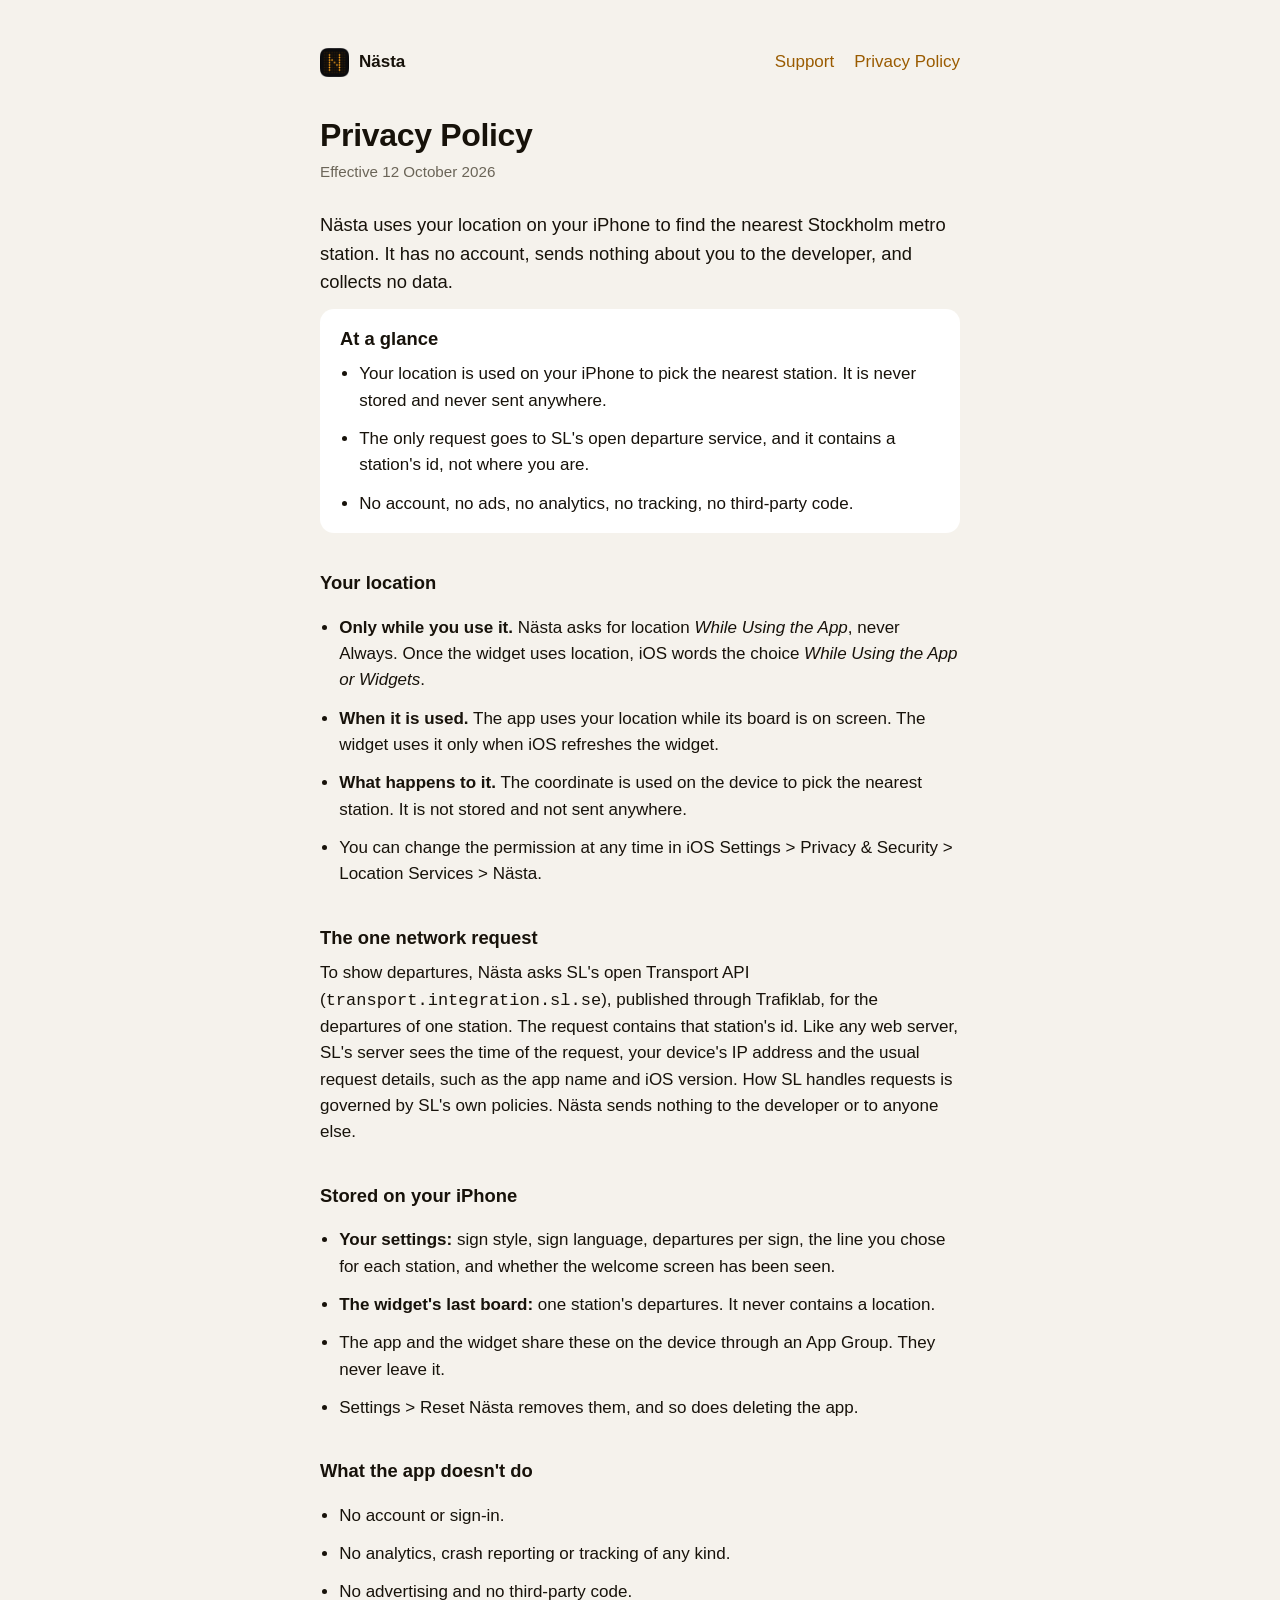
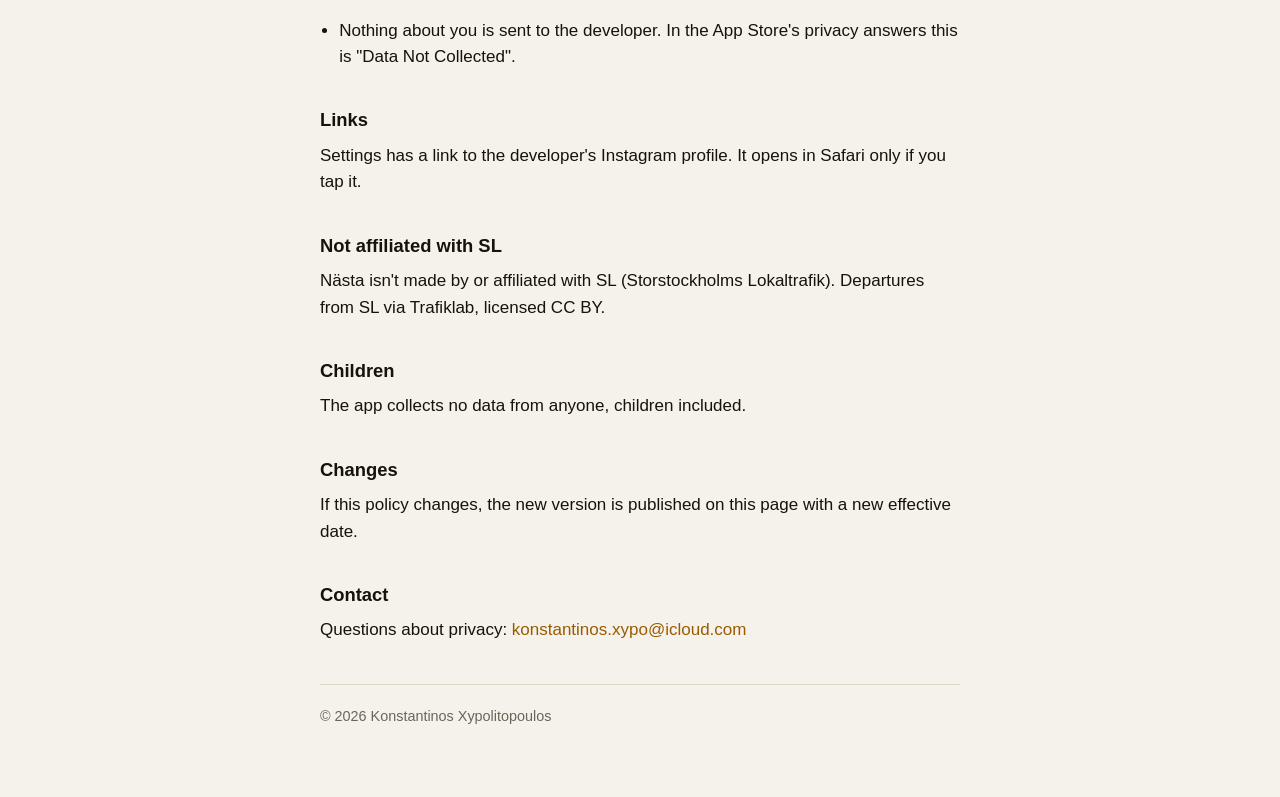
==== privacy/index.html @ 6043b0a3 "Support and privacy pages for Nästa Same structure as the other app sites, in the amber LED colours," ====
<!doctype html>
<html lang="en">
<head>
<meta charset="utf-8">
<meta name="viewport" content="width=device-width, initial-scale=1">
<title>Privacy Policy · Nästa</title>
<meta name="description" content="Nästa uses your location on your iPhone to pick the nearest metro station, never stores or sends it, and collects no data.">
<link rel="icon" type="image/png" href="../images/icon.png">
<link rel="icon" type="image/png" href="../images/icon-dark.png" media="(prefers-color-scheme: dark)">
<link rel="stylesheet" href="../style.css">
</head>
<body>
<main>
<header>
  <a class="brand" href="../"><picture><source srcset="../images/icon-dark.png" media="(prefers-color-scheme: dark)"><img src="../images/icon.png" width="29" height="29" alt=""></picture>Nästa</a>
  <nav><a href="../support/">Support</a><a href="../privacy/">Privacy Policy</a></nav>
</header>
<h1>Privacy Policy</h1>
<p class="meta">Effective 12 October 2026</p>
<p class="lead">Nästa uses your location on your iPhone to find the nearest Stockholm metro station. It has no account, sends nothing about you to the developer, and collects no data.</p>

<section class="glance">
  <h2>At a glance</h2>
  <ul>
    <li>Your location is used on your iPhone to pick the nearest station. It is never stored and never sent anywhere.</li>
    <li>The only request goes to SL's open departure service, and it contains a station's id, not where you are.</li>
    <li>No account, no ads, no analytics, no tracking, no third-party code.</li>
  </ul>
</section>

<h2>Your location</h2>
<ul>
  <li><strong>Only while you use it.</strong> Nästa asks for location <em>While Using the App</em>, never Always. Once the widget uses location, iOS words the choice <em>While Using the App or Widgets</em>.</li>
  <li><strong>When it is used.</strong> The app uses your location while its board is on screen. The widget uses it only when iOS refreshes the widget.</li>
  <li><strong>What happens to it.</strong> The coordinate is used on the device to pick the nearest station. It is not stored and not sent anywhere.</li>
  <li>You can change the permission at any time in iOS Settings &gt; Privacy &amp; Security &gt; Location Services &gt; Nästa.</li>
</ul>

<h2>The one network request</h2>
<p>To show departures, Nästa asks SL's open Transport API (<code>transport.integration.sl.se</code>), published through Trafiklab, for the departures of one station. The request contains that station's id. Like any web server, SL's server sees the time of the request, your device's IP address and the usual request details, such as the app name and iOS version. How SL handles requests is governed by SL's own policies. Nästa sends nothing to the developer or to anyone else.</p>

<h2>Stored on your iPhone</h2>
<ul>
  <li><strong>Your settings:</strong> sign style, sign language, departures per sign, the line you chose for each station, and whether the welcome screen has been seen.</li>
  <li><strong>The widget's last board:</strong> one station's departures. It never contains a location.</li>
  <li>The app and the widget share these on the device through an App Group. They never leave it.</li>
  <li>Settings &gt; Reset Nästa removes them, and so does deleting the app.</li>
</ul>

<h2>What the app doesn't do</h2>
<ul>
  <li>No account or sign-in.</li>
  <li>No analytics, crash reporting or tracking of any kind.</li>
  <li>No advertising and no third-party code.</li>
  <li>Nothing about you is sent to the developer. In the App Store's privacy answers this is "Data Not Collected".</li>
</ul>

<h2>Links</h2>
<p>Settings has a link to the developer's Instagram profile. It opens in Safari only if you tap it.</p>

<h2>Not affiliated with SL</h2>
<p>Nästa isn't made by or affiliated with SL (Storstockholms Lokaltrafik). Departures from SL via Trafiklab, licensed CC BY.</p>

<h2>Children</h2>
<p>The app collects no data from anyone, children included.</p>

<h2>Changes</h2>
<p>If this policy changes, the new version is published on this page with a new effective date.</p>

<h2>Contact</h2>
<p>Questions about privacy: <a href="mailto:konstantinos.xypo@icloud.com?subject=N%C3%A4sta%20privacy%20question&amp;body=Hello%2C%0A%0A">konstantinos.xypo@icloud.com</a></p>

<hr>
<footer>
  <p>&copy; 2026 Konstantinos Xypolitopoulos</p>
</footer>
</main>
</body>
</html>
---- style.css ----
:root {
  color-scheme: light dark;
  --paper: #f5f2ec;
  --card: #ffffff;
  --ink: #17120a;
  --quiet: #6b6558;
  --rule: #dcd6c9;
  --accent: #9a5b00;
  --lit: #ffa21a;
  --unlit: #1f1206;
  --housing: #121212;
}
@media (prefers-color-scheme: dark) {
  :root { --paper: #0b0b0b; --card: #1a1a1a; --ink: #f4efe6; --quiet: #a39b8c; --rule: #2e2a24; --accent: #ffa21a; }
}
* { box-sizing: border-box; }
html { background: var(--paper); }
body {
  margin: 0; padding: 0 20px 64px;
  font: 17px/1.55 -apple-system, BlinkMacSystemFont, "SF Pro Text", "Helvetica Neue", Helvetica, Arial, sans-serif;
  color: var(--ink); background: var(--paper);
  -webkit-font-smoothing: antialiased;
  overflow-wrap: break-word;
}
main { max-width: 40rem; margin: 0 auto; }
header { display: flex; align-items: center; justify-content: space-between; gap: 20px; padding: 48px 0 8px; }
nav { display: flex; gap: 20px; margin-left: auto; }
.brand { display: flex; align-items: center; gap: 10px; text-decoration: none; color: var(--ink); font-weight: 600; }
.brand img { display: block; width: 29px; height: 29px; flex: none; }
.landing { text-align: center; }
.hero { display: flex; flex-direction: column; align-items: center; gap: 12px; margin-top: 72px; }
.hero img { display: block; width: 112px; height: 112px; flex: none; }
.hero .name { font-size: 1.5rem; font-weight: 600; letter-spacing: -0.01em; }
h1 { font-size: 2rem; line-height: 1.15; letter-spacing: -0.01em; margin: 32px 0 6px; }
h2 { font-size: 1.15rem; margin: 36px 0 8px; }
p, li { margin: 0 0 12px; }
ul { padding-left: 1.2rem; }
.lead { font-size: 1.15rem; color: var(--ink); }
.meta { color: var(--quiet); font-size: 0.95rem; margin-bottom: 28px; }
.glance { background: var(--card); border-radius: 14px; padding: 16px 20px 4px; margin: 0 0 8px; }
.glance h2 { margin: 0 0 8px; }
.glance ul { margin: 0; }
a { color: var(--accent); text-decoration: none; }
a:hover { text-decoration: underline; }
a:focus-visible { outline: 2px solid var(--accent); outline-offset: 2px; border-radius: 4px; }
hr { border: 0; border-top: 1px solid var(--rule); margin: 40px 0 20px; }
footer { color: var(--quiet); font-size: 0.9rem; }
footer p { margin: 0 0 6px; }
.group { background: var(--card); border-radius: 14px; margin: 24px 0; overflow: hidden; text-align: left; }
.landing .group { max-width: 17rem; margin: 28px auto 24px; }
.group a { position: relative; display: flex; align-items: center; justify-content: center; text-align: center; padding: 13px 40px; color: var(--ink); }
.group a + a { border-top: 1px solid var(--rule); }
.group a::after { content: "\203a"; position: absolute; right: 16px; color: var(--quiet); font-size: 1.4rem; line-height: 1; }
.group a:hover { background: var(--paper); text-decoration: none; }
.cards { list-style: none; padding: 0; margin: 0; }
.cards li { background: var(--card); border-radius: 14px; padding: 14px 16px; margin: 0 0 8px; }
.cards strong { display: block; margin-bottom: 2px; }

/* A sign: lit dots on a dark housing, as on the platform. Decorative only. */
.sign {
  display: inline-block; max-width: 100%; margin: 28px auto 0; padding: 14px 20px 12px; border-radius: 12px; text-align: left;
  background:
    radial-gradient(circle at center, var(--unlit) 0 38%, transparent 42%) 0 0 / 7px 7px,
    linear-gradient(#212121, #121212);
  box-shadow: inset 0 0 0 1px rgba(255, 255, 255, 0.1);
  color: var(--lit);
  font: 600 1.15rem/1.5 ui-monospace, "SF Mono", Menlo, Consolas, monospace;
  letter-spacing: 0.12em; text-transform: uppercase;
  text-shadow: 0 0 6px rgba(255, 162, 26, 0.55);
}
.sign span { display: block; }
.sign .dim { font-size: 0.8rem; font-weight: 500; opacity: 0.85; }
.landing .sign { display: block; width: fit-content; margin-left: auto; margin-right: auto; }
@media (max-width: 400px) { .sign { letter-spacing: 0.06em; font-size: 1rem; } }
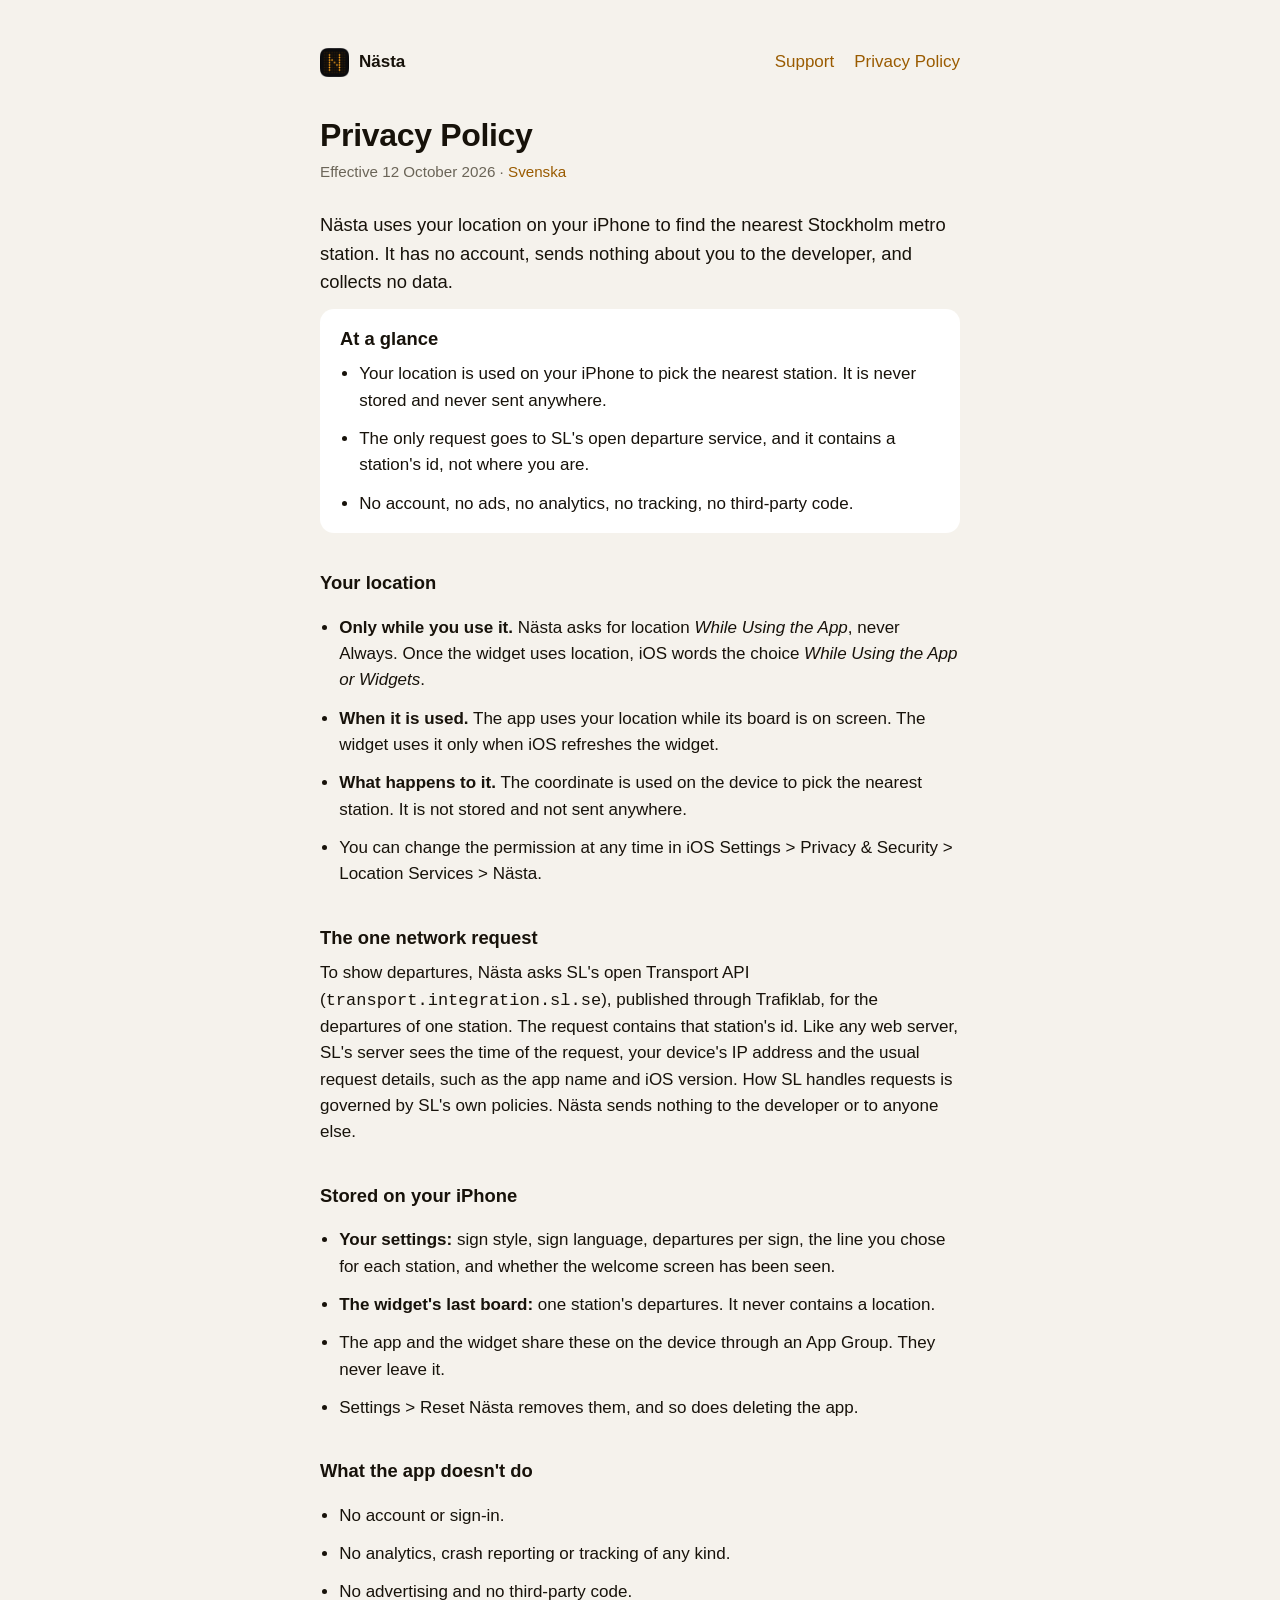
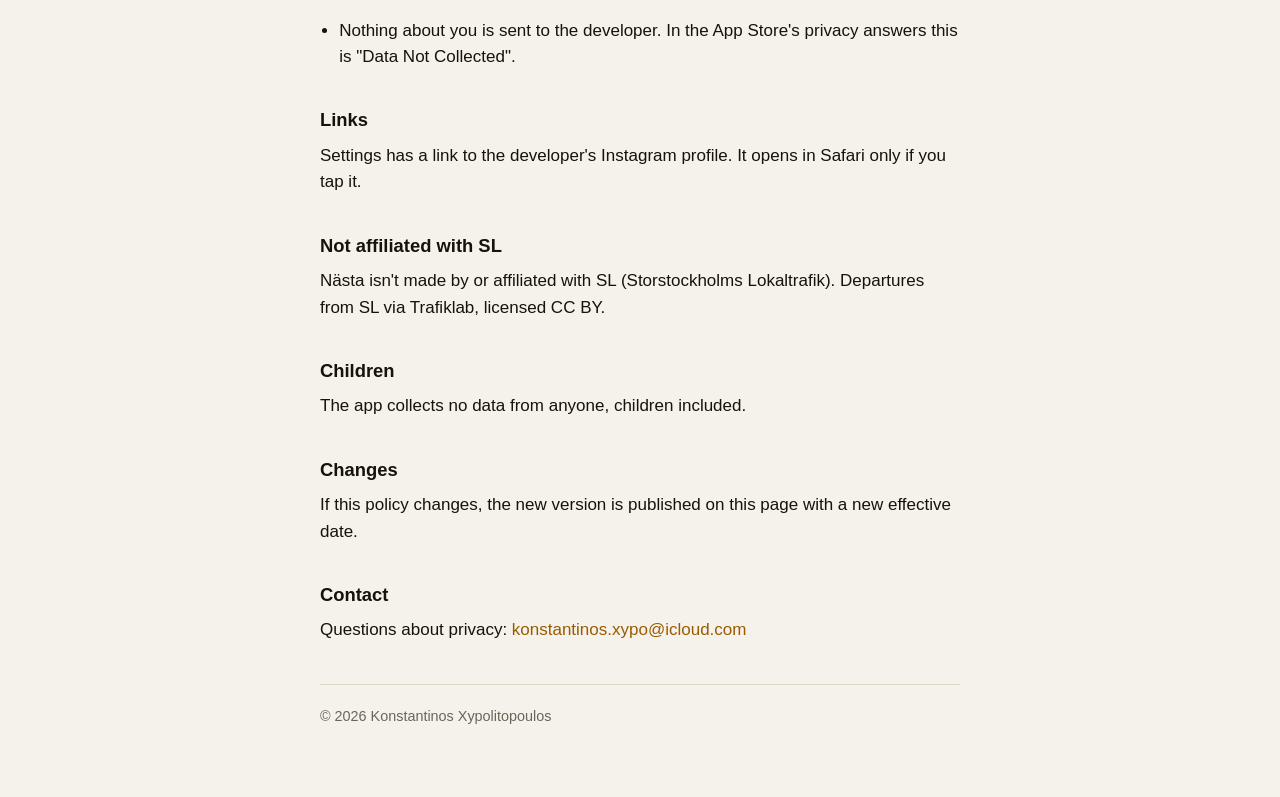
==== commit 2c371d16: "Swedish privacy and support pages Co-Authored-By: Claude Sonnet 5.5 <noreply@anthropic.com>" ====
--- a/privacy/index.html
+++ b/privacy/index.html
@@ -5,6 +5,7 @@
 <meta name="viewport" content="width=device-width, initial-scale=1">
 <title>Privacy Policy · Nästa</title>
 <meta name="description" content="Nästa uses your location on your iPhone to pick the nearest metro station, never stores or sends it, and collects no data.">
+<link rel="alternate" hreflang="sv" href="sv/">
 <link rel="icon" type="image/png" href="../images/icon.png">
 <link rel="icon" type="image/png" href="../images/icon-dark.png" media="(prefers-color-scheme: dark)">
 <link rel="stylesheet" href="../style.css">
@@ -16,7 +17,7 @@
   <nav><a href="../support/">Support</a><a href="../privacy/">Privacy Policy</a></nav>
 </header>
 <h1>Privacy Policy</h1>
-<p class="meta">Effective 12 October 2026</p>
+<p class="meta">Effective 12 October 2026 · <a href="sv/">Svenska</a></p>
 <p class="lead">Nästa uses your location on your iPhone to find the nearest Stockholm metro station. It has no account, sends nothing about you to the developer, and collects no data.</p>
 
 <section class="glance">
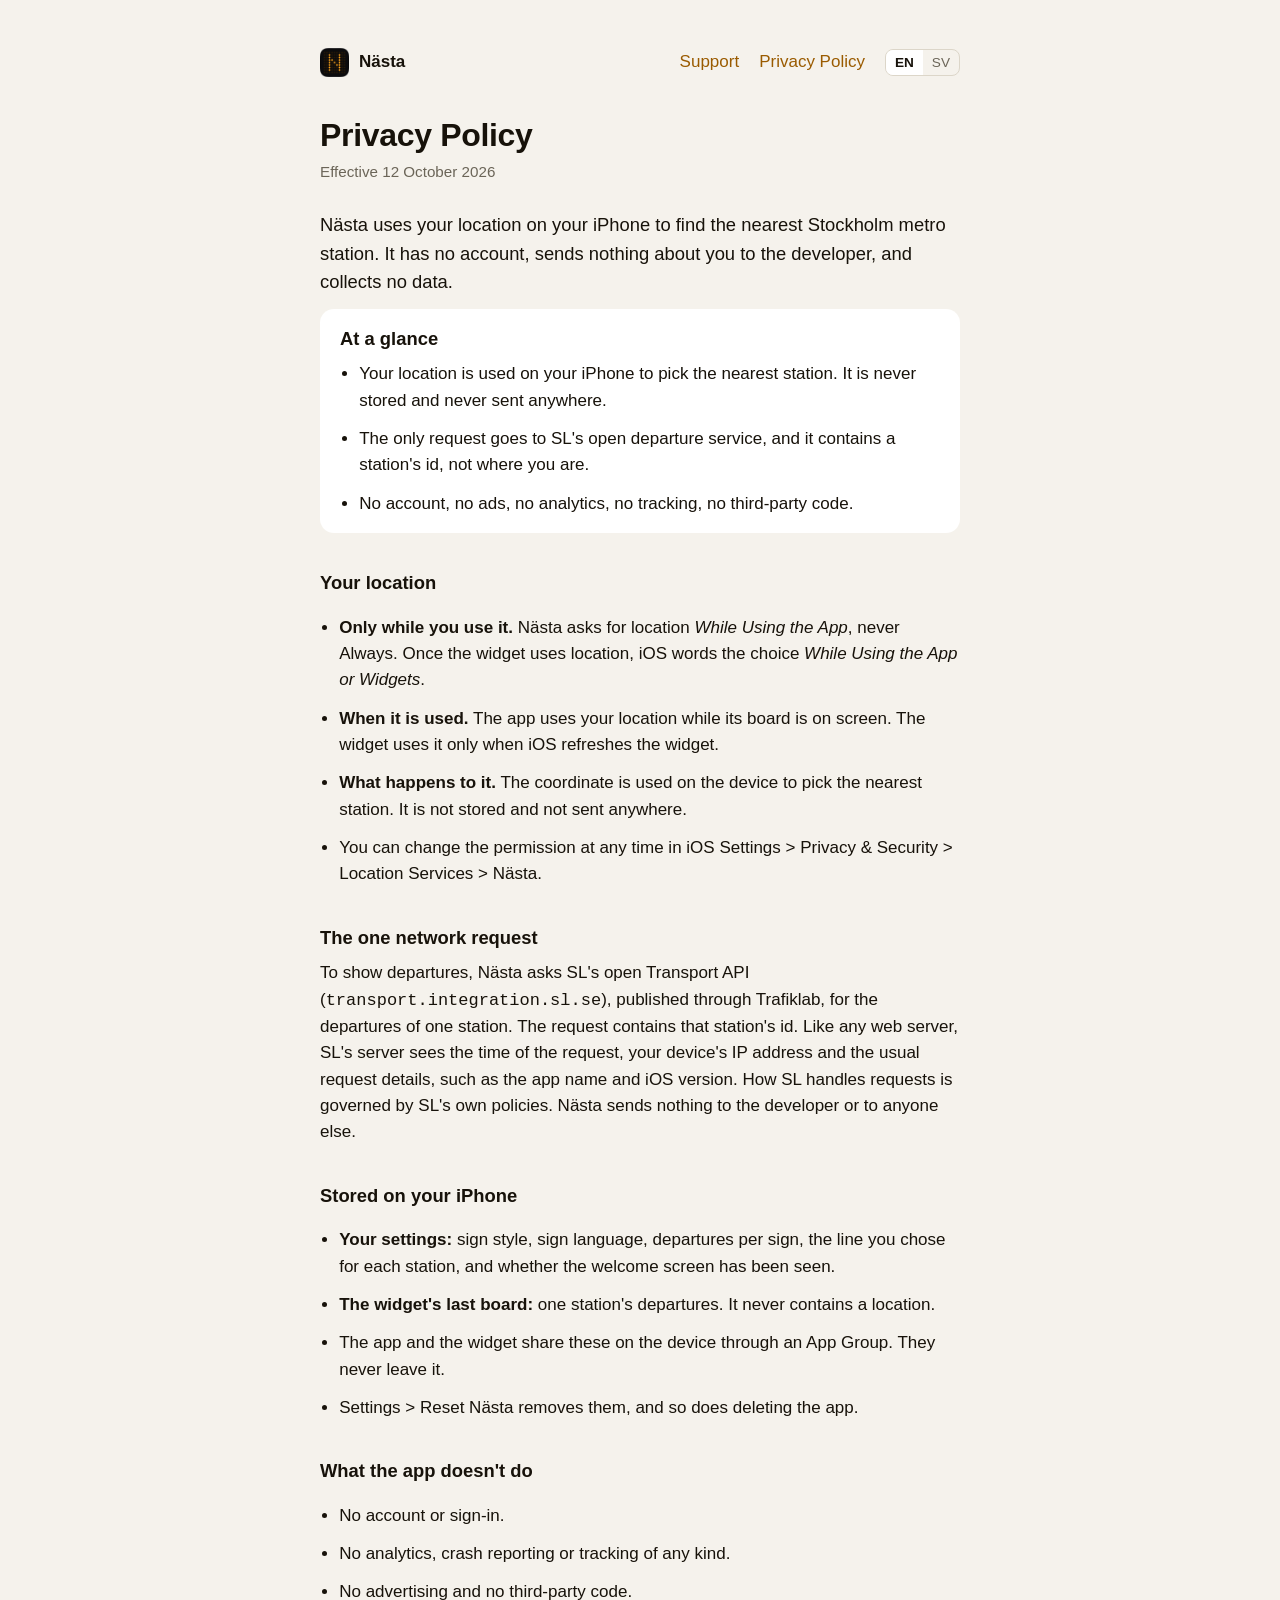
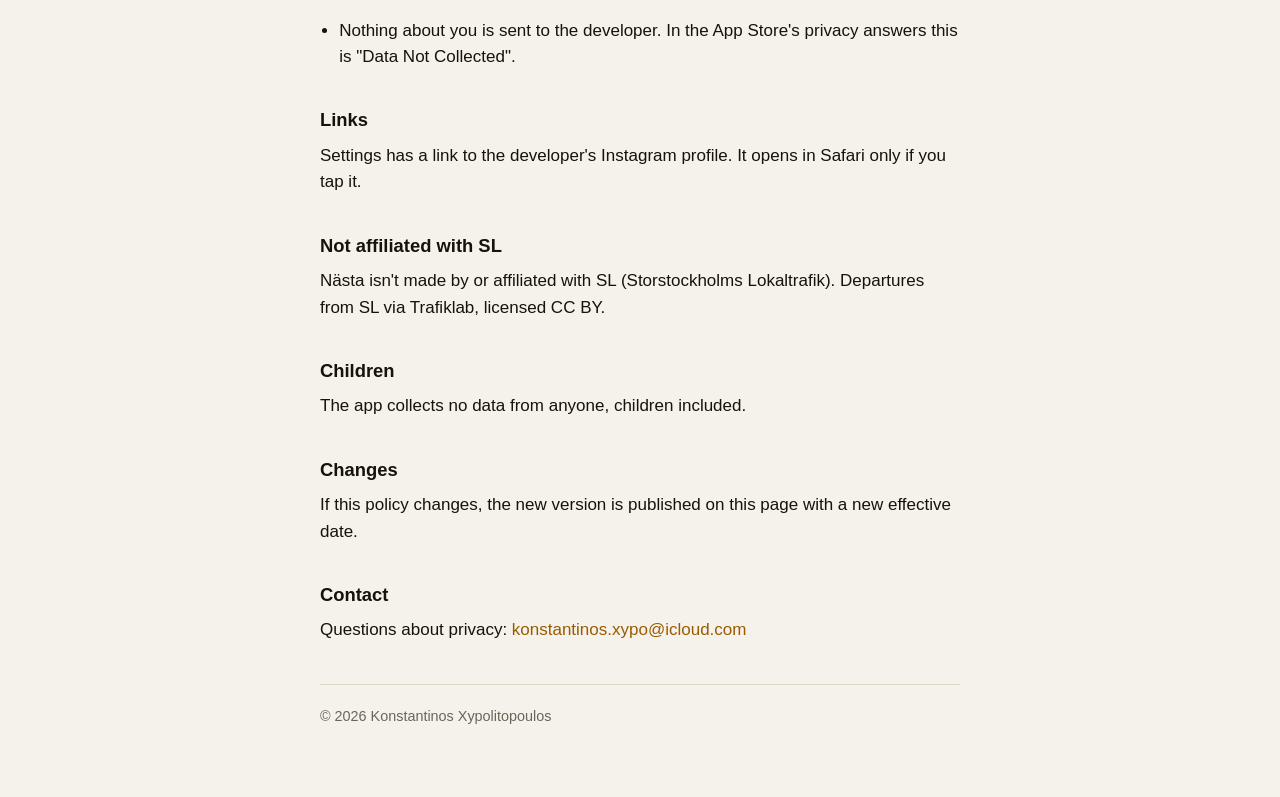
==== commit 329f5da6: "Add EN/SV language toggle and Swedish home page Co-Authored-By: Claude Sonnet 5.5 <noreply@anthropic" ====
--- a/privacy/index.html
+++ b/privacy/index.html
@@ -14,10 +14,10 @@
 <main>
 <header>
   <a class="brand" href="../"><picture><source srcset="../images/icon-dark.png" media="(prefers-color-scheme: dark)"><img src="../images/icon.png" width="29" height="29" alt=""></picture>Nästa</a>
-  <nav><a href="../support/">Support</a><a href="../privacy/">Privacy Policy</a></nav>
+  <nav><a href="../support/">Support</a><a href="../privacy/">Privacy Policy</a><span class="lang" aria-label="Language"><span aria-current="true">EN</span><a href="sv/" hreflang="sv" lang="sv">SV</a></span></nav>
 </header>
 <h1>Privacy Policy</h1>
-<p class="meta">Effective 12 October 2026 · <a href="sv/">Svenska</a></p>
+<p class="meta">Effective 12 October 2026</p>
 <p class="lead">Nästa uses your location on your iPhone to find the nearest Stockholm metro station. It has no account, sends nothing about you to the developer, and collects no data.</p>
 
 <section class="glance">
--- a/style.css
+++ b/style.css
@@ -23,8 +23,14 @@
   overflow-wrap: break-word;
 }
 main { max-width: 40rem; margin: 0 auto; }
-header { display: flex; align-items: center; justify-content: space-between; gap: 20px; padding: 48px 0 8px; }
-nav { display: flex; gap: 20px; margin-left: auto; }
+header { display: flex; flex-wrap: wrap; align-items: center; justify-content: space-between; gap: 12px 20px; padding: 48px 0 8px; }
+nav { display: flex; flex-wrap: wrap; align-items: center; gap: 8px 20px; margin-left: auto; }
+.lang { display: inline-flex; border: 1px solid var(--rule); border-radius: 8px; overflow: hidden; font-size: 0.85rem; line-height: 1; }
+.lang a, .lang span { padding: 6px 9px; color: var(--quiet); }
+.lang a:hover { background: var(--card); text-decoration: none; }
+.lang [aria-current] { background: var(--card); color: var(--ink); font-weight: 600; }
+.langbar { display: flex; justify-content: flex-end; padding-top: 48px; }
+.langbar + .hero { margin-top: 24px; }
 .brand { display: flex; align-items: center; gap: 10px; text-decoration: none; color: var(--ink); font-weight: 600; }
 .brand img { display: block; width: 29px; height: 29px; flex: none; }
 .landing { text-align: center; }
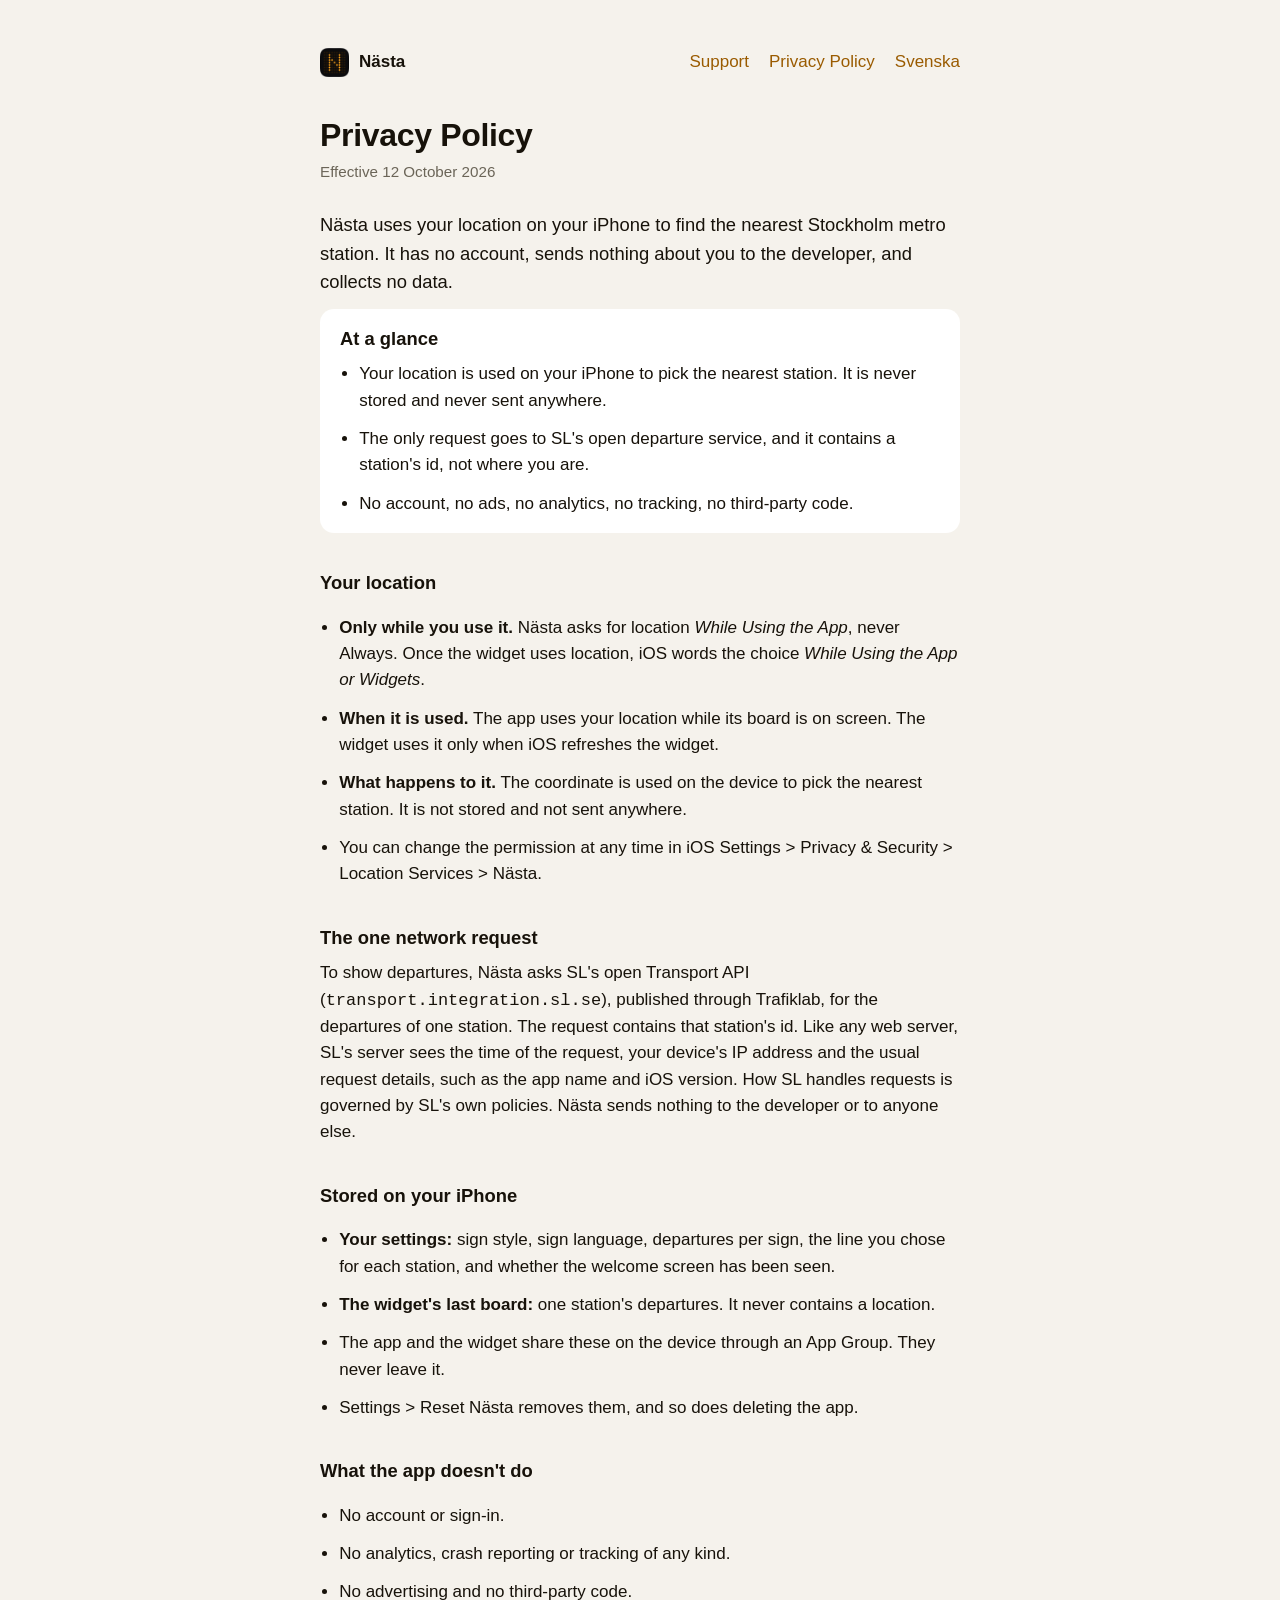
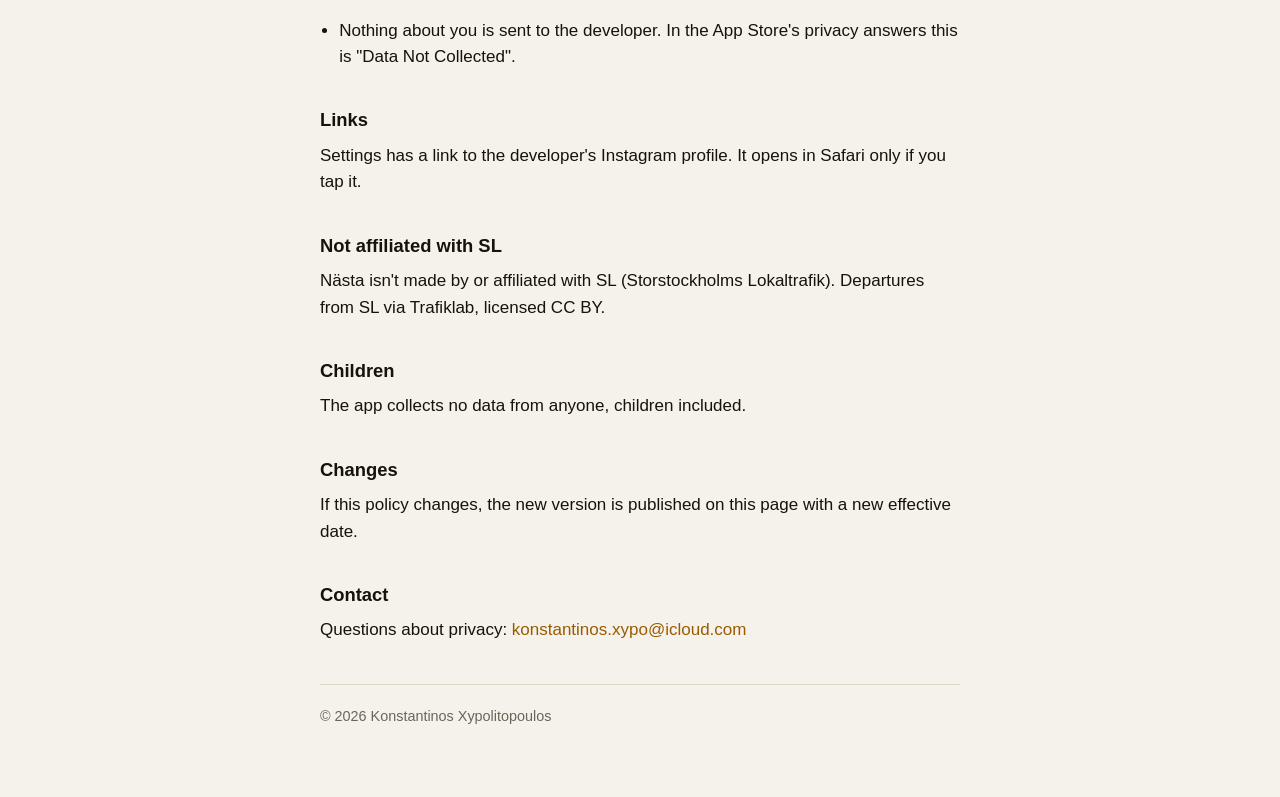
==== commit a2188696: "Match darkprint-site language toggle, move Swedish pages under /sv/ Co-Authored-By: Claude Sonnet 5." ====
--- a/privacy/index.html
+++ b/privacy/index.html
@@ -5,7 +5,8 @@
 <meta name="viewport" content="width=device-width, initial-scale=1">
 <title>Privacy Policy · Nästa</title>
 <meta name="description" content="Nästa uses your location on your iPhone to pick the nearest metro station, never stores or sends it, and collects no data.">
-<link rel="alternate" hreflang="sv" href="sv/">
+<link rel="alternate" hreflang="en" href="./">
+<link rel="alternate" hreflang="sv" href="../sv/privacy/">
 <link rel="icon" type="image/png" href="../images/icon.png">
 <link rel="icon" type="image/png" href="../images/icon-dark.png" media="(prefers-color-scheme: dark)">
 <link rel="stylesheet" href="../style.css">
@@ -14,7 +15,7 @@
 <main>
 <header>
   <a class="brand" href="../"><picture><source srcset="../images/icon-dark.png" media="(prefers-color-scheme: dark)"><img src="../images/icon.png" width="29" height="29" alt=""></picture>Nästa</a>
-  <nav><a href="../support/">Support</a><a href="../privacy/">Privacy Policy</a><span class="lang" aria-label="Language"><span aria-current="true">EN</span><a href="sv/" hreflang="sv" lang="sv">SV</a></span></nav>
+  <nav><a href="../support/">Support</a><a href="../privacy/">Privacy Policy</a><a href="../sv/privacy/" hreflang="sv" lang="sv">Svenska</a></nav>
 </header>
 <h1>Privacy Policy</h1>
 <p class="meta">Effective 12 October 2026</p>
--- a/style.css
+++ b/style.css
@@ -23,14 +23,8 @@
   overflow-wrap: break-word;
 }
 main { max-width: 40rem; margin: 0 auto; }
-header { display: flex; flex-wrap: wrap; align-items: center; justify-content: space-between; gap: 12px 20px; padding: 48px 0 8px; }
-nav { display: flex; flex-wrap: wrap; align-items: center; gap: 8px 20px; margin-left: auto; }
-.lang { display: inline-flex; border: 1px solid var(--rule); border-radius: 8px; overflow: hidden; font-size: 0.85rem; line-height: 1; }
-.lang a, .lang span { padding: 6px 9px; color: var(--quiet); }
-.lang a:hover { background: var(--card); text-decoration: none; }
-.lang [aria-current] { background: var(--card); color: var(--ink); font-weight: 600; }
-.langbar { display: flex; justify-content: flex-end; padding-top: 48px; }
-.langbar + .hero { margin-top: 24px; }
+header { display: flex; align-items: center; justify-content: space-between; gap: 20px; padding: 48px 0 8px; }
+nav { display: flex; gap: 20px; margin-left: auto; }
 .brand { display: flex; align-items: center; gap: 10px; text-decoration: none; color: var(--ink); font-weight: 600; }
 .brand img { display: block; width: 29px; height: 29px; flex: none; }
 .landing { text-align: center; }
